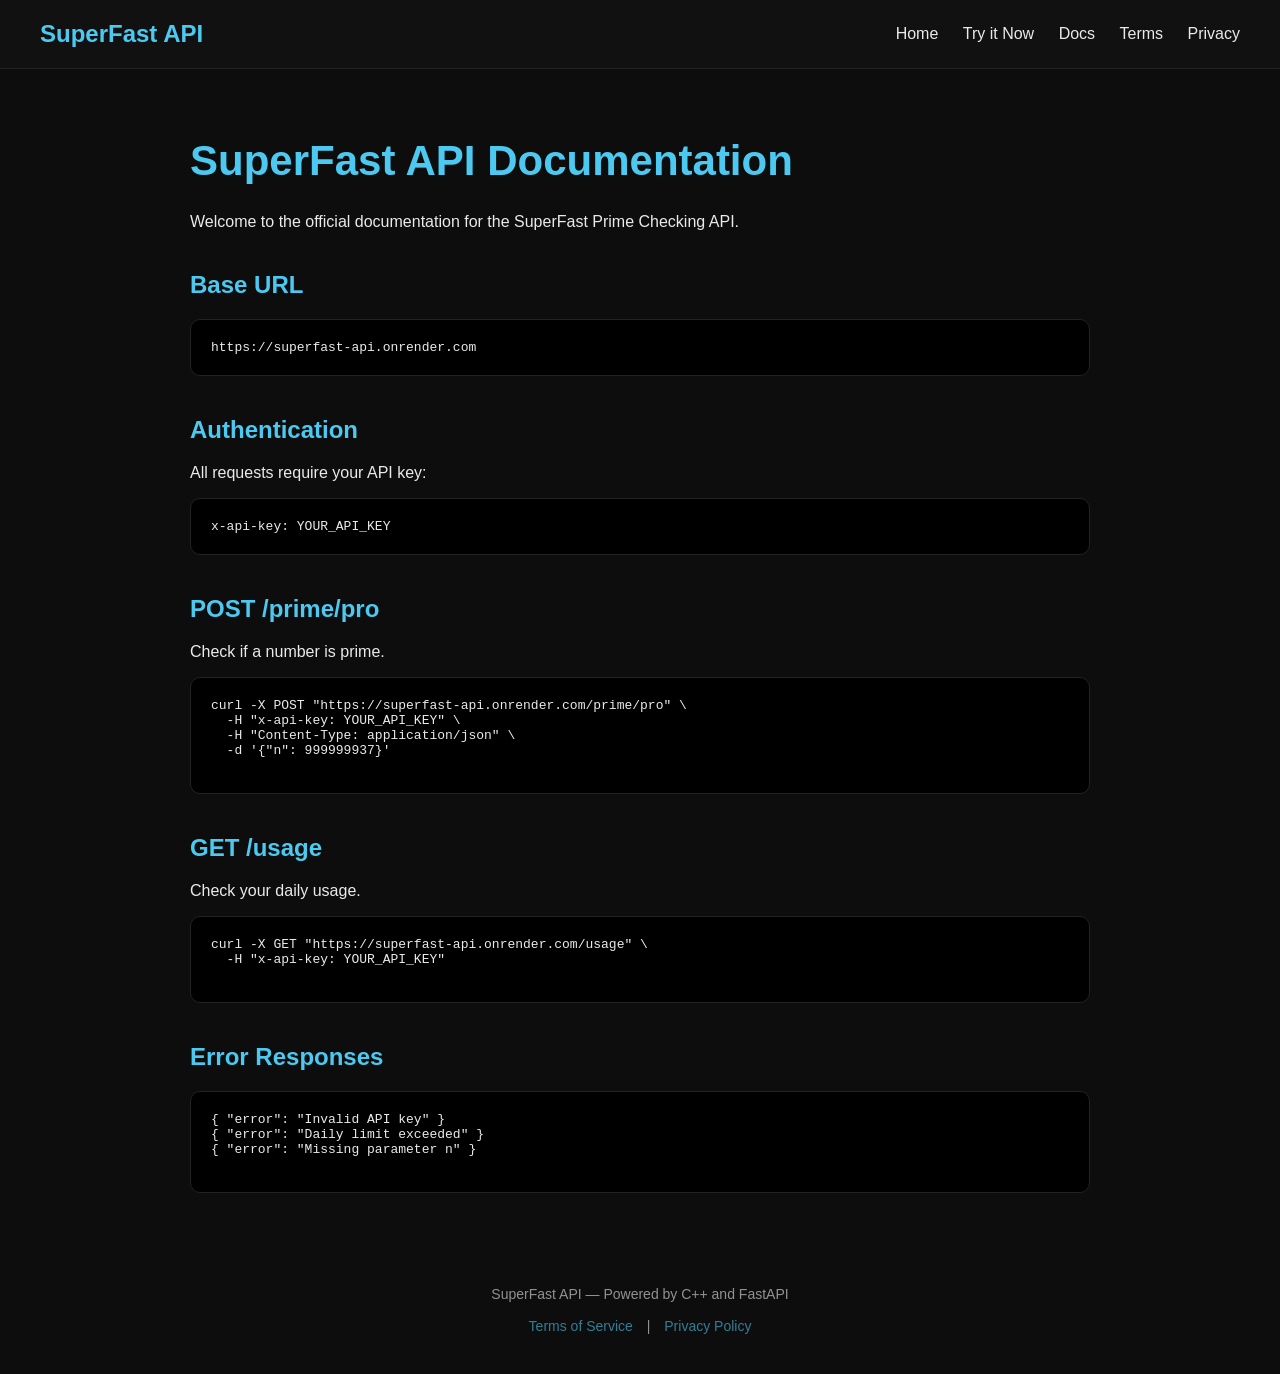
==== docs.html @ 5db42bbd "Create docs.html" ====
<!DOCTYPE html>
<html lang="en">
<head>
    <meta charset="UTF-8">
    <title>SuperFast API — Documentation</title>
    <meta name="viewport" content="width=device-width, initial-scale=1">
    <style>
        body { margin: 0; font-family: Inter, Arial, sans-serif; background: #0d0d0d; color: #eaeaea; }
        header { padding: 20px 40px; display: flex; justify-content: space-between; align-items: center; background: #111; border-bottom: 1px solid #222; }
        .logo { font-size: 24px; font-weight: 700; color: #4cc9f0; }
        nav a { margin-left: 20px; color: #eaeaea; text-decoration: none; font-size: 16px; }
        .container { max-width: 900px; margin: auto; padding: 40px; }
        h1 { color: #4cc9f0; font-size: 42px; }
        h2 { color: #4cc9f0; margin-top: 40px; }
        pre { background: #000; padding: 20px; border-radius: 10px; border: 1px solid #222; overflow-x: auto; }
        footer { padding: 40px; text-align: center; opacity: 0.6; font-size: 14px; }
        footer a { color: #4cc9f0; text-decoration: none; margin: 0 10px; }
    </style>
</head>
<body>

<header>
    <div class="logo">SuperFast API</div>
    <nav>
        <a href="index.html">Home</a>
        <a href="try.html">Try it Now</a>
        <a href="docs.html">Docs</a>
        <a href="terms.html">Terms</a>
        <a href="privacy.html">Privacy</a>
    </nav>
</header>

<div class="container">
    <h1>SuperFast API Documentation</h1>
    <p>Welcome to the official documentation for the SuperFast Prime Checking API.</p>

    <h2>Base URL</h2>
    <pre>https://superfast-api.onrender.com</pre>

    <h2>Authentication</h2>
    <p>All requests require your API key:</p>
    <pre>x-api-key: YOUR_API_KEY</pre>

    <h2>POST /prime/pro</h2>
    <p>Check if a number is prime.</p>
    <pre>
curl -X POST "https://superfast-api.onrender.com/prime/pro" \
  -H "x-api-key: YOUR_API_KEY" \
  -H "Content-Type: application/json" \
  -d '{"n": 999999937}'
    </pre>

    <h2>GET /usage</h2>
    <p>Check your daily usage.</p>
    <pre>
curl -X GET "https://superfast-api.onrender.com/usage" \
  -H "x-api-key: YOUR_API_KEY"
    </pre>

    <h2>Error Responses</h2>
    <pre>
{ "error": "Invalid API key" }
{ "error": "Daily limit exceeded" }
{ "error": "Missing parameter n" }
    </pre>
</div>

<footer>
    SuperFast API — Powered by C++ and FastAPI  
    <br><br>
    <a href="terms.html">Terms of Service</a> |
    <a href="privacy.html">Privacy Policy</a>
</footer>

</body>
</html>
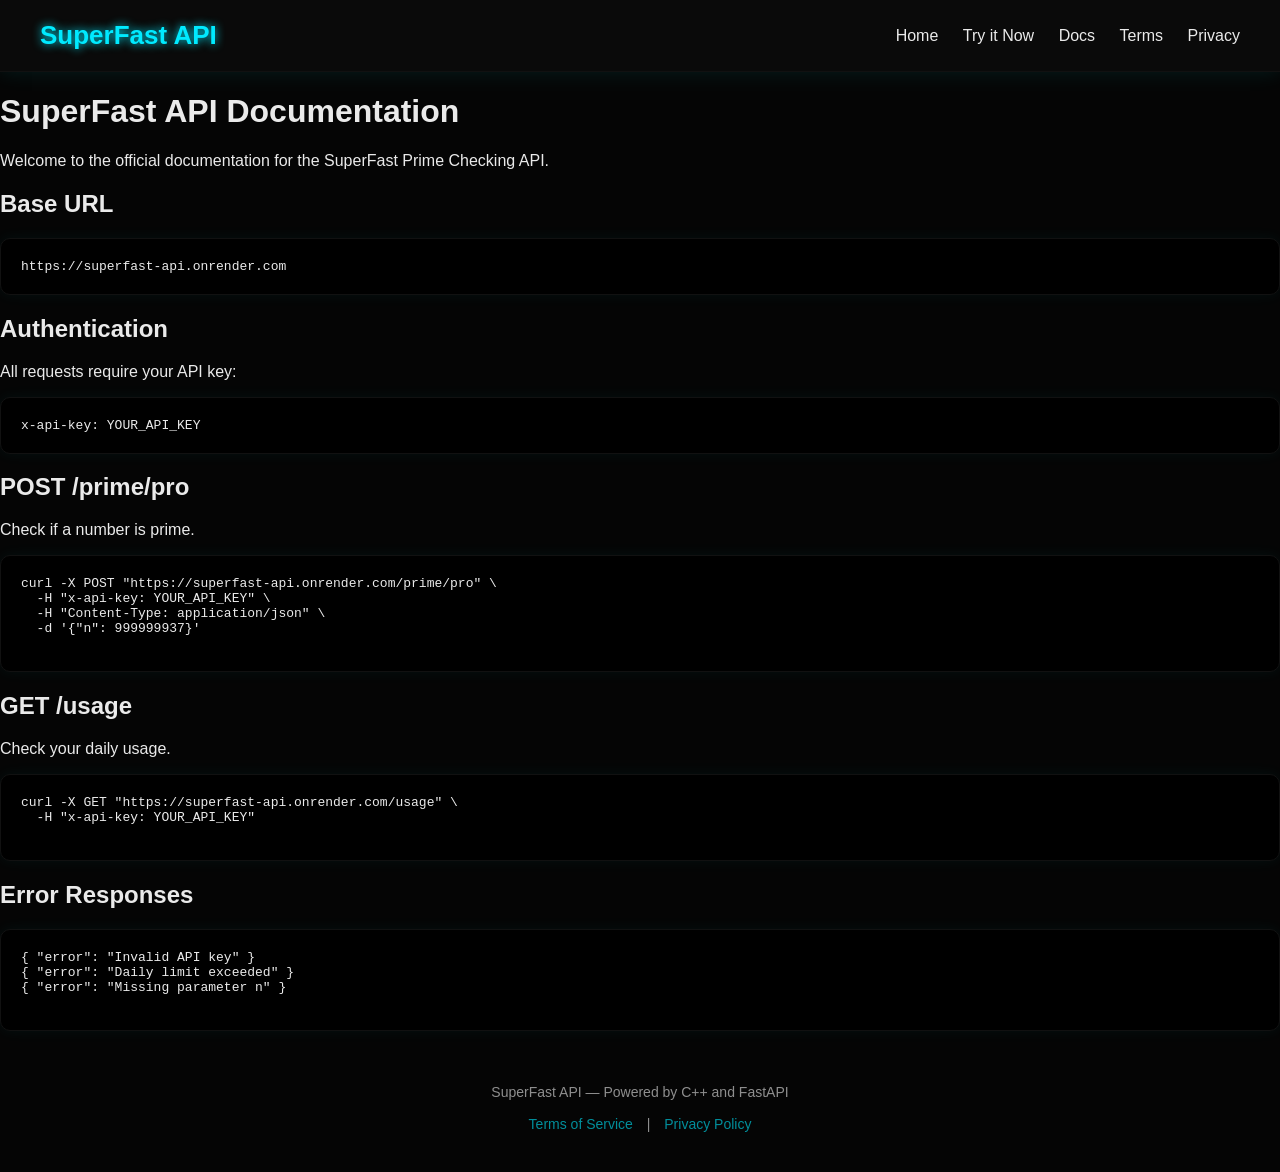
==== commit c25c9b48: "Update docs.html" ====
--- a/docs.html
+++ b/docs.html
@@ -4,18 +4,10 @@
     <meta charset="UTF-8">
     <title>SuperFast API — Documentation</title>
     <meta name="viewport" content="width=device-width, initial-scale=1">
-    <style>
-        body { margin: 0; font-family: Inter, Arial, sans-serif; background: #0d0d0d; color: #eaeaea; }
-        header { padding: 20px 40px; display: flex; justify-content: space-between; align-items: center; background: #111; border-bottom: 1px solid #222; }
-        .logo { font-size: 24px; font-weight: 700; color: #4cc9f0; }
-        nav a { margin-left: 20px; color: #eaeaea; text-decoration: none; font-size: 16px; }
-        .container { max-width: 900px; margin: auto; padding: 40px; }
-        h1 { color: #4cc9f0; font-size: 42px; }
-        h2 { color: #4cc9f0; margin-top: 40px; }
-        pre { background: #000; padding: 20px; border-radius: 10px; border: 1px solid #222; overflow-x: auto; }
-        footer { padding: 40px; text-align: center; opacity: 0.6; font-size: 14px; }
-        footer a { color: #4cc9f0; text-decoration: none; margin: 0 10px; }
-    </style>
+
+    <!-- 🔥 Tema Neon Moderno -->
+    <link rel="stylesheet" href="style.css">
+
 </head>
 <body>
 
--- a/style.css
+++ b/style.css
@@ -0,0 +1,143 @@
+/* ===== GLOBAL ===== */
+body {
+    margin: 0;
+    font-family: 'Inter', Arial, sans-serif;
+    background: #050505;
+    color: #eaeaea;
+}
+
+/* ===== HEADER ===== */
+header {
+    padding: 20px 40px;
+    display: flex;
+    justify-content: space-between;
+    align-items: center;
+    background: #0a0a0a;
+    border-bottom: 1px solid #111;
+    box-shadow: 0 0 20px rgba(0,255,255,0.1);
+}
+
+.logo {
+    font-size: 26px;
+    font-weight: 700;
+    color: #00eaff;
+    text-shadow: 0 0 10px #00eaff;
+}
+
+nav a {
+    margin-left: 20px;
+    color: #eaeaea;
+    text-decoration: none;
+    font-size: 16px;
+    transition: 0.3s;
+}
+
+nav a:hover {
+    color: #00eaff;
+    text-shadow: 0 0 10px #00eaff;
+}
+
+/* ===== HERO ===== */
+.hero {
+    padding: 120px 40px;
+    text-align: center;
+}
+
+.hero h1 {
+    font-size: 52px;
+    margin-bottom: 20px;
+    color: #00eaff;
+    text-shadow: 0 0 20px #00eaff;
+}
+
+.hero p {
+    font-size: 20px;
+    max-width: 700px;
+    margin: auto;
+    opacity: 0.8;
+}
+
+/* ===== BUTTONS ===== */
+button, .cta a {
+    padding: 14px 28px;
+    background: #00eaff;
+    color: #000;
+    border-radius: 8px;
+    font-weight: 600;
+    text-decoration: none;
+    font-size: 18px;
+    border: none;
+    cursor: pointer;
+    transition: 0.3s;
+}
+
+button:hover, .cta a:hover {
+    background: #00bcd4;
+    box-shadow: 0 0 20px #00eaff;
+}
+
+/* ===== SECTIONS ===== */
+.section {
+    padding: 80px 40px;
+    max-width: 900px;
+    margin: auto;
+}
+
+.section h2 {
+    font-size: 32px;
+    margin-bottom: 20px;
+    color: #00eaff;
+    text-shadow: 0 0 10px #00eaff;
+}
+
+.card {
+    background: #0a0a0a;
+    padding: 20px;
+    border-radius: 10px;
+    border: 1px solid #111;
+    margin-bottom: 20px;
+    box-shadow: 0 0 15px rgba(0,255,255,0.05);
+}
+
+/* ===== INPUTS ===== */
+input, textarea {
+    width: 80%;
+    padding: 14px;
+    font-size: 18px;
+    border-radius: 8px;
+    border: none;
+    margin-bottom: 20px;
+    background: #0a0a0a;
+    color: #eaeaea;
+    border: 1px solid #111;
+    transition: 0.3s;
+}
+
+input:focus, textarea:focus {
+    border-color: #00eaff;
+    box-shadow: 0 0 10px #00eaff;
+}
+
+/* ===== PRE ===== */
+pre {
+    background: #000;
+    padding: 20px;
+    border-radius: 10px;
+    overflow-x: auto;
+    border: 1px solid #111;
+    box-shadow: 0 0 15px rgba(0,255,255,0.05);
+}
+
+/* ===== FOOTER ===== */
+footer {
+    padding: 40px;
+    text-align: center;
+    opacity: 0.6;
+    font-size: 14px;
+}
+
+footer a {
+    color: #00eaff;
+    text-decoration: none;
+    margin: 0 10px;
+}
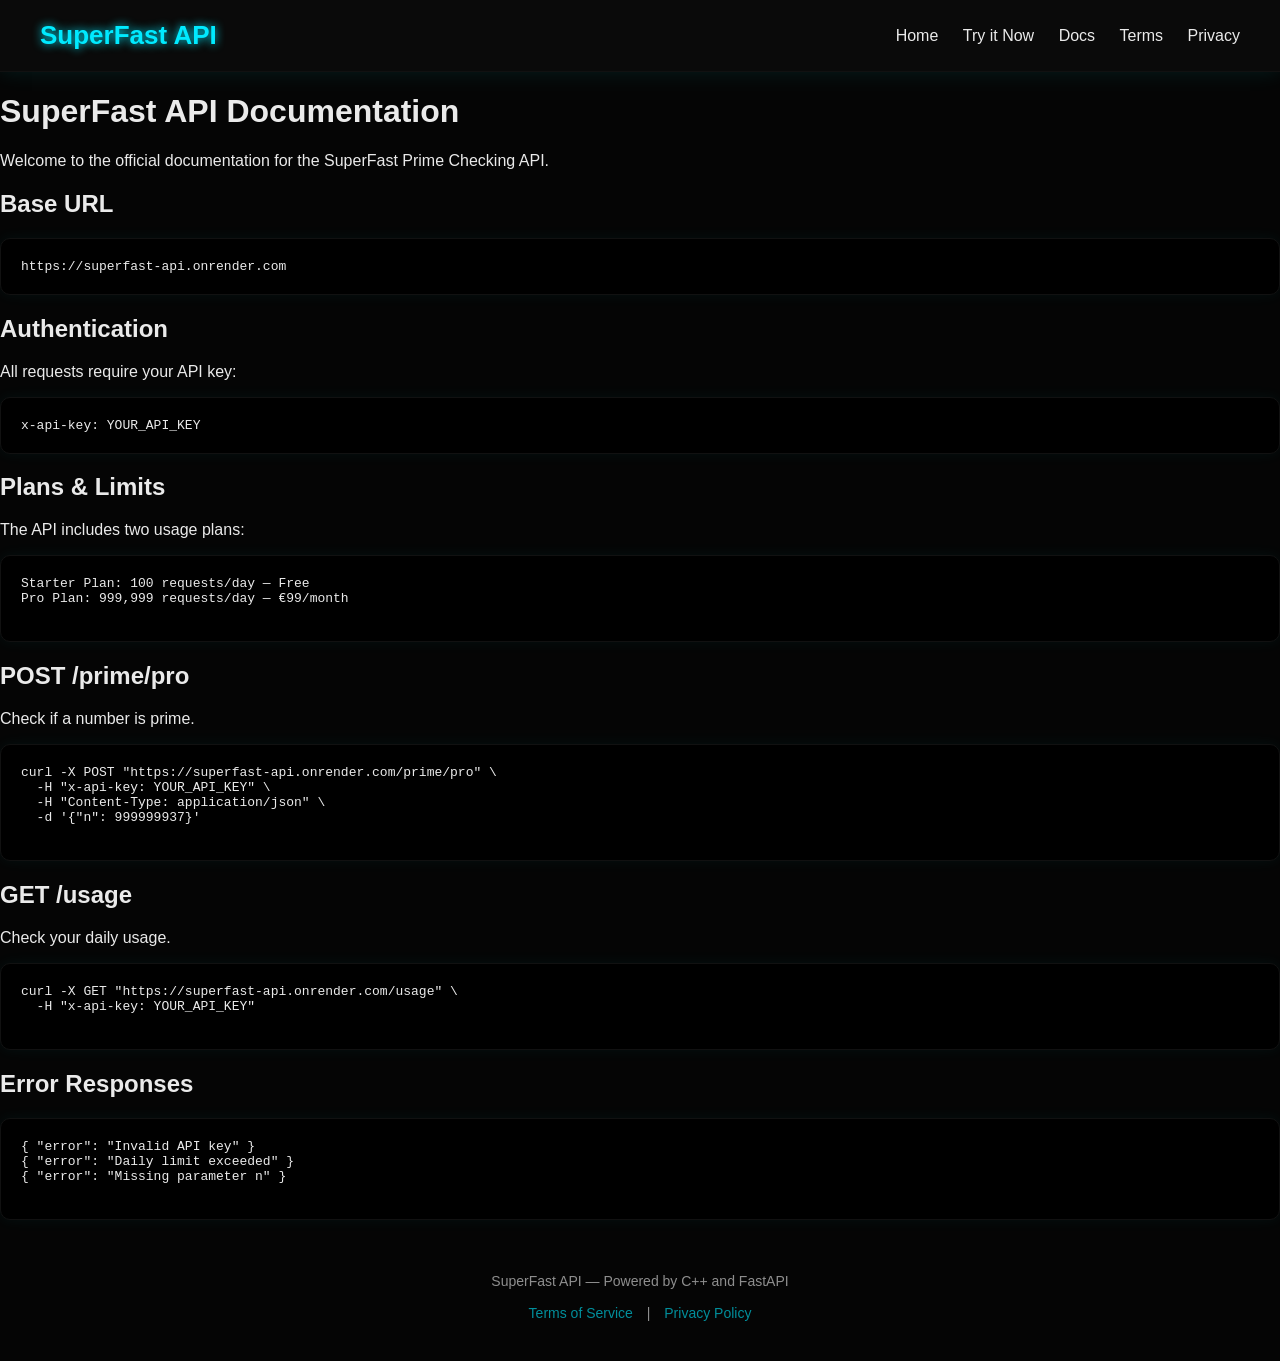
==== commit c51d212a: "Update docs.html" ====
--- a/docs.html
+++ b/docs.html
@@ -33,6 +33,13 @@
     <p>All requests require your API key:</p>
     <pre>x-api-key: YOUR_API_KEY</pre>
 
+    <h2>Plans & Limits</h2>
+    <p>The API includes two usage plans:</p>
+    <pre>
+Starter Plan: 100 requests/day — Free
+Pro Plan: 999,999 requests/day — €99/month
+    </pre>
+
     <h2>POST /prime/pro</h2>
     <p>Check if a number is prime.</p>
     <pre>
